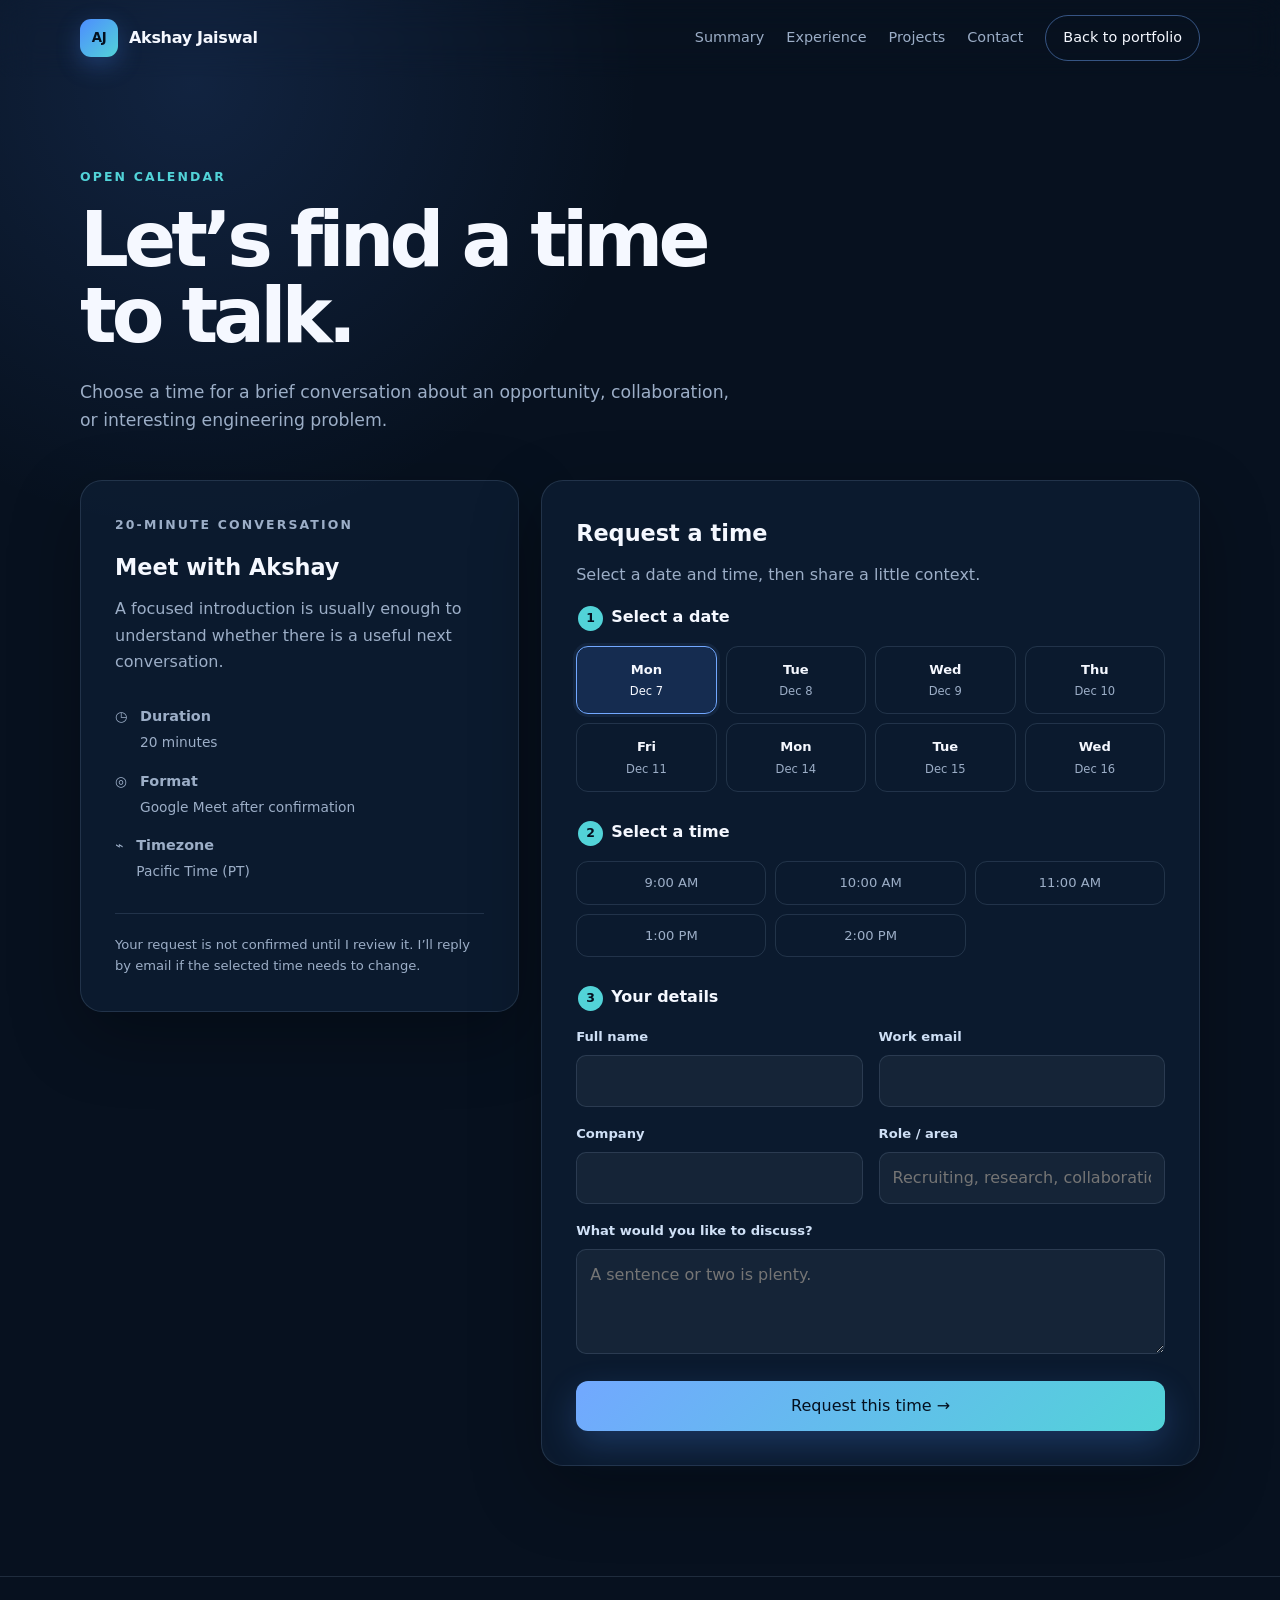
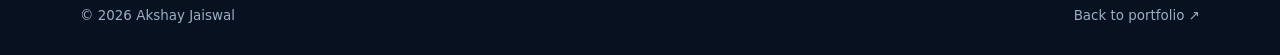
==== booking.html @ a8a763e6 "Added Booking" ====
<!doctype html>
<html lang="en">
  <head>
    <meta charset="UTF-8" />
    <meta name="viewport" content="width=device-width, initial-scale=1.0" />
    <meta name="description" content="Book a conversation with Akshay Jaiswal." />
    <meta name="theme-color" content="#07111f" />
    <title>Book a meeting | Akshay Jaiswal</title>
    <link rel="stylesheet" href="styles.css" />
  </head>
  <body class="booking-page">
    <header class="site-header" id="top">
      <nav class="nav container" aria-label="Main navigation">
        <a class="brand" href="index.html" aria-label="Akshay Jaiswal home">
          <span class="brand-mark">AJ</span>
          <span>Akshay Jaiswal</span>
        </a>
        <button class="menu-toggle" type="button" aria-expanded="false" aria-controls="nav-links">
          <span></span><span></span><span></span>
          <span class="sr-only">Open navigation</span>
        </button>
        <div class="nav-links" id="nav-links">
          <a href="index.html#summary">Summary</a>
          <a href="index.html#experience">Experience</a>
          <a href="index.html#projects">Projects</a>
          <a href="index.html#contact">Contact</a>
          <a class="nav-cta" href="index.html">Back to portfolio</a>
        </div>
      </nav>
    </header>

    <main class="booking-main container">
      <section class="booking-intro reveal">
        <p class="eyebrow">Open calendar</p>
        <h1>Let’s find a time to talk.</h1>
        <p>Choose a time for a brief conversation about an opportunity, collaboration, or interesting engineering problem.</p>
      </section>

      <div class="booking-layout">
        <aside class="booking-card booking-details reveal">
          <p class="eyebrow">20-minute conversation</p>
          <h2>Meet with Akshay</h2>
          <p>A focused introduction is usually enough to understand whether there is a useful next conversation.</p>
          <div class="meeting-meta">
            <div><span class="meta-icon">◷</span><span><strong>Duration</strong><span>20 minutes</span></span></div>
            <div><span class="meta-icon">◎</span><span><strong>Format</strong><span>Google Meet after confirmation</span></span></div>
            <div><span class="meta-icon">⌁</span><span><strong>Timezone</strong><span>Pacific Time (PT)</span></span></div>
          </div>
          <p class="booking-note">Your request is not confirmed until I review it. I’ll reply by email if the selected time needs to change.</p>
        </aside>

        <section class="booking-card reveal" aria-labelledby="booking-form-title">
          <h2 id="booking-form-title">Request a time</h2>
          <p>Select a date and time, then share a little context.</p>
          <form class="booking-form" id="booking-form">
            <fieldset class="booking-step">
              <legend><span class="step-number">1</span>Select a date</legend>
              <div class="date-grid" id="date-options"></div>
            </fieldset>

            <fieldset class="booking-step">
              <legend><span class="step-number">2</span>Select a time</legend>
              <div class="time-grid">
                <div class="time-option"><input id="time-9" type="radio" name="time" value="09:00" required /><label for="time-9">9:00 AM</label></div>
                <div class="time-option"><input id="time-10" type="radio" name="time" value="10:00" /><label for="time-10">10:00 AM</label></div>
                <div class="time-option"><input id="time-11" type="radio" name="time" value="11:00" /><label for="time-11">11:00 AM</label></div>
                <div class="time-option"><input id="time-1" type="radio" name="time" value="13:00" /><label for="time-1">1:00 PM</label></div>
                <div class="time-option"><input id="time-2" type="radio" name="time" value="14:00" /><label for="time-2">2:00 PM</label></div>
              </div>
            </fieldset>

            <fieldset class="booking-step">
              <legend><span class="step-number">3</span>Your details</legend>
              <div class="field-grid">
                <div class="field"><label for="name">Full name</label><input id="name" name="name" autocomplete="name" required /></div>
                <div class="field"><label for="email">Work email</label><input id="email" name="email" type="email" autocomplete="email" required /></div>
                <div class="field"><label for="company">Company</label><input id="company" name="company" autocomplete="organization" /></div>
                <div class="field"><label for="role">Role / area</label><input id="role" name="role" placeholder="Recruiting, research, collaboration…" /></div>
                <div class="field full"><label for="message">What would you like to discuss?</label><textarea id="message" name="message" placeholder="A sentence or two is plenty."></textarea></div>
              </div>
            </fieldset>

            <p class="form-status" id="form-status" role="status"></p>
            <button class="button primary booking-submit" type="submit">Request this time →</button>
          </form>
        </section>
      </div>
    </main>

    <footer class="footer booking-footer">
      <div class="container"><p>© <span id="year"></span> Akshay Jaiswal</p><a class="back-to-top" href="index.html">Back to portfolio ↗</a></div>
    </footer>
    <script src="booking.js"></script>
  </body>
</html>
---- styles.css ----
:root {
  --bg: #07111f;
  --bg-soft: #0b1728;
  --panel: rgba(15, 31, 53, 0.8);
  --panel-solid: #0f1f35;
  --text: #f5f8ff;
  --muted: #9caec7;
  --blue: #4d8dff;
  --blue-bright: #72a8ff;
  --cyan: #52d3d8;
  --line: rgba(158, 184, 218, 0.16);
  --shadow: 0 24px 70px rgba(0, 0, 0, 0.3);
  --radius: 22px;
}

* { box-sizing: border-box; }
html { scroll-behavior: smooth; }
body {
  margin: 0;
  color: var(--text);
  background:
    radial-gradient(circle at 15% 5%, rgba(77, 141, 255, 0.15), transparent 28rem),
    var(--bg);
  font-family: Inter, ui-sans-serif, system-ui, -apple-system, BlinkMacSystemFont, "Segoe UI", sans-serif;
  line-height: 1.65;
}
a { color: inherit; text-decoration: none; }
img { display: block; max-width: 100%; }
.container { width: min(1120px, calc(100% - 40px)); margin-inline: auto; }
.section { padding: 110px 0; }
.section-muted { background: rgba(255, 255, 255, 0.025); border-block: 1px solid var(--line); }
.sr-only { position: absolute; width: 1px; height: 1px; padding: 0; margin: -1px; overflow: hidden; clip: rect(0, 0, 0, 0); white-space: nowrap; border: 0; }

.site-header { position: sticky; top: 0; z-index: 20; border-bottom: 1px solid transparent; backdrop-filter: blur(16px); }
.site-header.scrolled { background: rgba(7, 17, 31, 0.86); border-color: var(--line); }
.nav { min-height: 76px; display: flex; align-items: center; justify-content: space-between; }
.brand { display: inline-flex; align-items: center; gap: 11px; font-weight: 750; letter-spacing: -0.02em; }
.brand-mark { display: grid; place-items: center; width: 38px; height: 38px; border-radius: 11px; background: linear-gradient(135deg, var(--blue), var(--cyan)); color: #04101f; font-size: 0.83rem; box-shadow: 0 8px 24px rgba(77, 141, 255, 0.28); }
.nav-links { display: flex; align-items: center; gap: 22px; color: var(--muted); font-size: 0.9rem; }
.nav-links a { transition: color 180ms ease; }
.nav-links a:hover { color: var(--text); }
.nav-cta { padding: 10px 17px; border: 1px solid rgba(114, 168, 255, 0.45); border-radius: 999px; color: var(--text) !important; }
.nav-book { color: var(--cyan) !important; font-weight: 750; }
.menu-toggle { display: none; background: transparent; border: 0; padding: 8px; }
.menu-toggle span:not(.sr-only) { display: block; width: 24px; height: 2px; margin: 5px; background: var(--text); }

.hero { min-height: 780px; display: grid; grid-template-columns: 1.08fr 0.92fr; gap: 75px; align-items: center; padding-top: 85px; }
.eyebrow { margin: 0 0 14px; color: var(--cyan); font-size: 0.78rem; font-weight: 800; letter-spacing: 0.17em; text-transform: uppercase; }
h1, h2, h3, p { margin-top: 0; }
h1 { max-width: 760px; margin-bottom: 24px; font-size: clamp(3.1rem, 6.1vw, 5.9rem); line-height: 0.99; letter-spacing: -0.064em; }
h1 span { display: block; color: var(--blue-bright); }
.hero-description { max-width: 680px; color: var(--muted); font-size: 1.12rem; }
.hero-actions { display: flex; flex-wrap: wrap; gap: 13px; margin-top: 33px; }
.button { display: inline-flex; align-items: center; justify-content: center; min-height: 50px; padding: 0 22px; border-radius: 12px; font-weight: 750; transition: transform 180ms ease, border-color 180ms ease, background 180ms ease; }
.button:hover { transform: translateY(-2px); }
.button.primary { color: #04101f; background: linear-gradient(135deg, var(--blue-bright), var(--cyan)); box-shadow: 0 13px 34px rgba(77, 141, 255, 0.24); }
.button.secondary { border: 1px solid var(--line); background: rgba(255, 255, 255, 0.035); }
.button.secondary:hover { border-color: rgba(114, 168, 255, 0.55); }
.button.small { min-height: 44px; padding-inline: 18px; }
.hero-links { display: flex; flex-wrap: wrap; gap: 24px; margin-top: 34px; color: var(--muted); font-size: 0.9rem; }
.hero-links a:hover, .text-link:hover { color: var(--blue-bright); }

.hero-visual { position: relative; min-height: 470px; display: grid; place-items: center; }
.code-window { position: relative; z-index: 2; width: min(100%, 470px); overflow: hidden; border: 1px solid rgba(114, 168, 255, 0.23); border-radius: var(--radius); background: rgba(8, 19, 34, 0.82); box-shadow: var(--shadow); transform: rotate(1.5deg); }
.window-bar { display: flex; gap: 7px; padding: 17px 19px; border-bottom: 1px solid var(--line); }
.window-bar span { width: 10px; height: 10px; border-radius: 50%; background: #ff6b6b; }
.window-bar span:nth-child(2) { background: #ffd166; }
.window-bar span:nth-child(3) { background: #52d273; }
.code-content { padding: 36px 29px 40px; color: #c7d8ee; font: 0.96rem/2.1 ui-monospace, SFMono-Regular, Menlo, monospace; }
.code-content p { margin-bottom: 0; }
.code-muted { color: #c792ea; }
.code-string { color: #8fe1c1; }
.orb { position: absolute; border-radius: 50%; filter: blur(2px); }
.orb-one { width: 290px; height: 290px; right: -20px; top: 20px; background: radial-gradient(circle at 35% 35%, rgba(82, 211, 216, 0.48), rgba(77, 141, 255, 0.08) 65%, transparent); }
.orb-two { width: 190px; height: 190px; left: 5px; bottom: 15px; background: radial-gradient(circle at 50% 50%, rgba(77, 141, 255, 0.34), transparent 70%); }
.floating-chip { position: absolute; z-index: 3; padding: 9px 15px; border: 1px solid rgba(255, 255, 255, 0.12); border-radius: 999px; background: rgba(15, 31, 53, 0.92); color: #cfe0f6; font-size: 0.78rem; font-weight: 750; box-shadow: 0 12px 30px rgba(0, 0, 0, 0.24); }
.chip-one { top: 54px; left: 10px; }
.chip-two { right: -10px; top: 195px; }
.chip-three { left: 8px; bottom: 68px; }

.metrics { border-block: 1px solid var(--line); background: rgba(255, 255, 255, 0.02); }
.metric-grid { display: grid; grid-template-columns: repeat(4, 1fr); }
.metric-grid div { padding: 29px 22px; text-align: center; border-right: 1px solid var(--line); }
.metric-grid div:last-child { border-right: 0; }
.metric-grid strong { display: block; color: var(--blue-bright); font-size: 1.55rem; }
.metric-grid span { color: var(--muted); font-size: 0.8rem; }

.split-section { display: grid; grid-template-columns: 0.92fr 1.08fr; gap: 90px; }
.section-heading { margin-bottom: 50px; }
.section-heading h2 { max-width: 750px; margin: 0; font-size: clamp(2.25rem, 4.2vw, 3.8rem); line-height: 1.08; letter-spacing: -0.045em; }
.split-section .section-heading { margin-bottom: 0; }
.about-copy { color: var(--muted); font-size: 1.05rem; }
.availability { display: flex; align-items: center; gap: 10px; margin-top: 26px; padding-top: 24px; border-top: 1px solid var(--line); color: #c9d9ed; font-size: 0.92rem; }
.status-dot { width: 9px; height: 9px; border-radius: 50%; background: #51d88a; box-shadow: 0 0 0 6px rgba(81, 216, 138, 0.1); }

.timeline { position: relative; max-width: 900px; margin-left: auto; }
.timeline::before { content: ""; position: absolute; left: 166px; top: 12px; bottom: 12px; width: 1px; background: var(--line); }
.timeline-item { position: relative; display: grid; grid-template-columns: 140px 1fr; gap: 55px; padding-bottom: 34px; }
.timeline-marker { position: absolute; left: 160px; top: 11px; width: 13px; height: 13px; border: 3px solid var(--bg-soft); border-radius: 50%; background: var(--blue-bright); box-shadow: 0 0 0 4px rgba(77, 141, 255, 0.14); }
.timeline-date { padding-top: 7px; color: var(--muted); font-size: 0.8rem; text-align: right; }
.timeline-card { padding: 26px 28px; border: 1px solid var(--line); border-radius: 17px; background: rgba(255, 255, 255, 0.025); }
.timeline-card h3 { margin-bottom: 3px; font-size: 1.35rem; }
.role-type { margin-bottom: 7px; color: var(--cyan); font-size: 0.72rem; font-weight: 800; letter-spacing: 0.13em; text-transform: uppercase; }
.organization { margin-bottom: 13px; color: var(--blue-bright); font-weight: 700; }
.timeline-card p:last-child { margin-bottom: 0; color: var(--muted); }
.achievement-list { margin: 14px 0 0; padding-left: 20px; color: var(--muted); }
.achievement-list li + li { margin-top: 9px; }

.education-grid { display: grid; grid-template-columns: repeat(2, 1fr); gap: 20px; }
.education-card { padding: 32px; border: 1px solid var(--line); border-radius: 18px; background: rgba(255, 255, 255, 0.025); }
.education-card h3 { margin-bottom: 8px; font-size: 1.35rem; }
.education-card p:last-child { margin-bottom: 0; color: var(--muted); }

.project-heading { display: flex; align-items: end; justify-content: space-between; gap: 30px; }
.text-link { flex: 0 0 auto; padding-bottom: 7px; color: var(--muted); font-size: 0.9rem; }
.featured-project { display: grid; grid-template-columns: 1.2fr 0.8fr; overflow: hidden; border: 1px solid var(--line); border-radius: var(--radius); background: var(--panel); box-shadow: var(--shadow); }
.project-image { min-height: 440px; background: #101826; }
.project-image img { width: 100%; height: 100%; object-fit: cover; object-position: left top; opacity: 0.89; transition: transform 500ms ease, opacity 300ms ease; }
.featured-project:hover .project-image img { transform: scale(1.025); opacity: 1; }
.project-content { position: relative; padding: 43px 38px; }
.project-number { position: absolute; top: 20px; right: 25px; color: rgba(255, 255, 255, 0.09); font-size: 4rem; font-weight: 900; }
.project-type { margin-bottom: 9px; color: var(--cyan); font-size: 0.7rem; font-weight: 850; letter-spacing: 0.13em; text-transform: uppercase; }
.project-content h3, .project-card h3 { margin-bottom: 13px; font-size: 1.55rem; }
.project-content > p:not(.project-type), .project-card > p:not(.project-type) { color: var(--muted); }
.tag-list { display: flex; flex-wrap: wrap; gap: 8px; margin: 24px 0 30px; padding: 0; list-style: none; }
.tag-list li { padding: 6px 10px; border: 1px solid rgba(114, 168, 255, 0.2); border-radius: 999px; color: #b9cce5; background: rgba(77, 141, 255, 0.07); font-size: 0.72rem; }
.project-grid { display: grid; grid-template-columns: repeat(3, 1fr); gap: 20px; margin-top: 20px; }
.project-card { position: relative; min-height: 440px; display: flex; flex-direction: column; padding: 30px; border: 1px solid var(--line); border-radius: 18px; background: rgba(255, 255, 255, 0.025); transition: transform 220ms ease, border-color 220ms ease, background 220ms ease; }
.project-card:hover { transform: translateY(-5px); border-color: rgba(114, 168, 255, 0.35); background: rgba(255, 255, 255, 0.04); }
.card-icon { margin-bottom: 33px; font-size: 1.75rem; }
.project-card .tag-list { margin-top: auto; margin-bottom: 25px; }
.project-card > a { color: var(--blue-bright); font-weight: 750; font-size: 0.86rem; }
.all-projects-grid { margin-top: 20px; }

.additional-project-heading { margin-top: 85px; margin-bottom: 30px; }
.additional-project-heading h2 { max-width: 820px; }
.section-intro { max-width: 680px; margin: 18px 0 0; color: var(--muted); }
.expandable-project-grid { display: grid; grid-template-columns: repeat(3, 1fr); align-items: start; gap: 20px; }
.expandable-project { overflow: hidden; border: 1px solid var(--line); border-radius: 18px; background: rgba(255, 255, 255, 0.025); transition: border-color 200ms ease, background 200ms ease; }
.expandable-project:hover, .expandable-project[open] { border-color: rgba(114, 168, 255, 0.35); background: rgba(255, 255, 255, 0.04); }
.expandable-project summary { position: relative; min-height: 210px; display: flex; flex-direction: column; padding: 28px 54px 28px 28px; cursor: pointer; list-style: none; }
.expandable-project summary::-webkit-details-marker { display: none; }
.expandable-project summary::after { content: "+"; position: absolute; top: 25px; right: 27px; color: var(--blue-bright); font-size: 1.55rem; line-height: 1; }
.expandable-project[open] summary::after { content: "−"; }
.expandable-project summary strong { margin-top: 8px; font-size: 1.3rem; line-height: 1.25; }
.expandable-project summary small { margin-top: auto; padding-top: 18px; color: var(--muted); font-size: 0.82rem; }
.expandable-icon { margin-bottom: 22px; font-size: 1.7rem; }
.expandable-content { padding: 0 28px 28px; border-top: 1px solid var(--line); color: var(--muted); }
.project-detail-list { margin: 23px 0; padding-left: 19px; }
.project-detail-list li + li { margin-top: 9px; }
.stack-label { margin: 0 0 5px; color: var(--cyan); font-size: 0.72rem; font-weight: 800; letter-spacing: 0.12em; text-transform: uppercase; }
.expandable-content > p:last-child { margin-bottom: 0; }

.skills-grid { display: grid; grid-template-columns: repeat(3, 1fr); border-top: 1px solid var(--line); border-left: 1px solid var(--line); }
.skill-group { min-height: 210px; padding: 30px; border-right: 1px solid var(--line); border-bottom: 1px solid var(--line); }
.skill-group span { color: var(--blue); font: 0.75rem ui-monospace, monospace; }
.skill-group h3 { margin: 23px 0 13px; font-size: 1.25rem; }
.skill-group p { margin: 0; color: var(--muted); font-size: 0.91rem; }

.credentials-grid { display: grid; grid-template-columns: repeat(3, 1fr); gap: 18px; }
.credential-card { min-height: 150px; padding: 27px; border: 1px solid var(--line); border-radius: 17px; background: rgba(255, 255, 255, 0.025); }
.credential-card span { color: var(--cyan); font-size: 0.72rem; font-weight: 800; letter-spacing: 0.12em; text-transform: uppercase; }
.credential-card h3 { margin: 17px 0 0; font-size: 1.08rem; line-height: 1.4; }

.contact { text-align: center; }
.contact-panel { position: relative; overflow: hidden; padding: 80px 30px; border: 1px solid rgba(114, 168, 255, 0.25); border-radius: 28px; background: linear-gradient(145deg, rgba(77, 141, 255, 0.11), rgba(82, 211, 216, 0.04)); box-shadow: var(--shadow); }
.contact-panel::before { content: ""; position: absolute; width: 320px; height: 320px; right: -100px; top: -180px; border-radius: 50%; background: rgba(82, 211, 216, 0.08); }
.contact-panel h2 { max-width: 760px; margin: 0 auto 16px; font-size: clamp(2.25rem, 5vw, 4rem); line-height: 1.05; letter-spacing: -0.05em; }
.contact-panel > p:not(.eyebrow) { color: var(--muted); }
.contact-panel .hero-actions { justify-content: center; }

/* Booking page */
.booking-page { min-height: 100vh; }
.booking-main { padding: 90px 0 110px; }
.booking-intro { max-width: 760px; margin-bottom: 45px; }
.booking-intro h1 { max-width: 720px; font-size: clamp(3rem, 6vw, 5.3rem); }
.booking-intro p:not(.eyebrow) { max-width: 650px; color: var(--muted); font-size: 1.08rem; }
.booking-layout { display: grid; grid-template-columns: 0.8fr 1.2fr; gap: 22px; align-items: start; }
.booking-card { padding: 34px; border: 1px solid var(--line); border-radius: 22px; background: rgba(15, 31, 53, 0.72); box-shadow: var(--shadow); }
.booking-card h2 { margin-bottom: 10px; font-size: 1.4rem; }
.booking-card > p { color: var(--muted); }
.booking-details { position: sticky; top: 100px; }
.meeting-meta { display: grid; gap: 16px; margin: 30px 0; }
.meeting-meta div { display: flex; gap: 13px; align-items: flex-start; }
.meta-icon { color: var(--cyan); font-size: 1.1rem; }
.meeting-meta strong { display: block; margin-bottom: 2px; font-size: 0.9rem; }
.meeting-meta span { color: var(--muted); font-size: 0.86rem; }
.booking-note { margin: 0; padding-top: 20px; border-top: 1px solid var(--line); color: var(--muted); font-size: 0.82rem; }
.booking-form { display: grid; gap: 27px; }
.booking-step { margin: 0; padding: 0; border: 0; }
.booking-step legend { margin-bottom: 15px; color: var(--text); font-size: 1rem; font-weight: 800; }
.step-number { display: inline-grid; place-items: center; width: 25px; height: 25px; margin-right: 8px; border-radius: 50%; color: #04101f; background: var(--cyan); font-size: 0.78rem; }
.date-grid { display: grid; grid-template-columns: repeat(4, 1fr); gap: 9px; }
.date-option, .time-option { position: relative; }
.date-option input, .time-option input { position: absolute; opacity: 0; pointer-events: none; }
.date-option label, .time-option label { display: block; padding: 12px 8px; border: 1px solid var(--line); border-radius: 12px; color: var(--muted); text-align: center; cursor: pointer; transition: border-color 180ms ease, background 180ms ease, color 180ms ease; }
.date-option label strong, .date-option label span { display: block; }
.date-option label strong { color: var(--text); font-size: 0.82rem; }
.date-option label span { margin-top: 2px; font-size: 0.72rem; }
.date-option input:checked + label, .time-option input:checked + label { border-color: var(--blue-bright); color: var(--text); background: rgba(77, 141, 255, 0.16); box-shadow: 0 0 0 3px rgba(114, 168, 255, 0.08); }
.time-grid { display: grid; grid-template-columns: repeat(3, 1fr); gap: 9px; }
.time-option label { padding: 10px; font-size: 0.82rem; }
.field-grid { display: grid; grid-template-columns: repeat(2, 1fr); gap: 16px; }
.field { display: grid; gap: 7px; }
.field.full { grid-column: 1 / -1; }
.field label { color: #cfe0f6; font-size: 0.82rem; font-weight: 700; }
.field input, .field textarea, .field select { width: 100%; border: 1px solid var(--line); border-radius: 10px; outline: 0; padding: 12px 13px; color: var(--text); background: rgba(255, 255, 255, 0.045); font: inherit; }
.field textarea { min-height: 105px; resize: vertical; }
.field input:focus, .field textarea:focus, .field select:focus { border-color: var(--blue-bright); box-shadow: 0 0 0 3px rgba(114, 168, 255, 0.1); }
.field select option { color: #07111f; }
.booking-submit { width: 100%; border: 0; cursor: pointer; font: inherit; }
.form-status { display: none; margin: 0; padding: 14px 16px; border: 1px solid rgba(81, 216, 138, 0.35); border-radius: 12px; color: #b9f2ca; background: rgba(81, 216, 138, 0.08); font-size: 0.88rem; }
.form-status.visible { display: block; }
.form-status.error { border-color: rgba(255, 107, 107, 0.35); color: #ffc2c2; background: rgba(255, 107, 107, 0.08); }
.booking-footer { margin-top: 0; }

.footer { padding: 28px 0; border-top: 1px solid var(--line); color: var(--muted); font-size: 0.84rem; }
.footer .container { display: flex; justify-content: space-between; gap: 20px; }
.footer p { margin: 0; }
.back-to-top { padding: 0; border: 0; color: var(--muted); background: transparent; font: inherit; cursor: pointer; }
.back-to-top:hover { color: var(--text); }

.reveal { opacity: 0; transform: translateY(22px); transition: opacity 650ms ease, transform 650ms ease; }
.reveal.visible { opacity: 1; transform: translateY(0); }

@media (max-width: 900px) {
  .section { padding: 85px 0; }
  .hero { min-height: auto; grid-template-columns: 1fr; gap: 30px; padding-top: 95px; }
  .hero-visual { min-height: 390px; }
  .metric-grid { grid-template-columns: repeat(2, 1fr); }
  .metric-grid div:nth-child(2) { border-right: 0; }
  .metric-grid div:nth-child(-n+2) { border-bottom: 1px solid var(--line); }
  .split-section { grid-template-columns: 1fr; gap: 35px; }
  .featured-project { grid-template-columns: 1fr; }
  .project-image { min-height: 340px; }
  .project-grid, .skills-grid, .credentials-grid, .expandable-project-grid { grid-template-columns: repeat(2, 1fr); }
  .booking-layout { grid-template-columns: 1fr; }
  .booking-details { position: static; }
}

@media (max-width: 680px) {
  .container { width: min(100% - 28px, 1120px); }
  .menu-toggle { display: block; cursor: pointer; }
  .nav-links { position: absolute; top: 76px; left: 14px; right: 14px; display: none; flex-direction: column; align-items: stretch; gap: 0; padding: 12px; border: 1px solid var(--line); border-radius: 15px; background: rgba(7, 17, 31, 0.98); box-shadow: var(--shadow); }
  .nav-links.open { display: flex; }
  .nav-links a { padding: 12px; }
  .nav-cta { margin-top: 6px; text-align: center; }
  h1 { font-size: clamp(3rem, 15vw, 4.2rem); }
  .hero-description { font-size: 1rem; }
  .hero-visual { min-height: 330px; }
  .code-content { padding: 29px 22px 32px; font-size: 0.76rem; }
  .chip-two { right: 0; }
  .project-heading { display: block; }
  .project-heading .text-link { display: inline-block; margin-top: 18px; }
  .project-grid, .skills-grid, .education-grid, .credentials-grid, .expandable-project-grid { grid-template-columns: 1fr; }
  .date-grid { grid-template-columns: repeat(4, 1fr); }
  .time-grid, .field-grid { grid-template-columns: 1fr 1fr; }
  .field.full { grid-column: 1 / -1; }
  .booking-card { padding: 24px 19px; }
  .project-card { min-height: auto; }
  .project-content { padding: 33px 25px; }
  .timeline::before { left: 6px; }
  .timeline-item { grid-template-columns: 1fr; gap: 9px; padding-left: 31px; }
  .timeline-marker { left: 0; }
  .timeline-date { text-align: left; }
  .timeline-card { padding: 23px; }
  .contact-panel { padding: 60px 20px; }
  .footer .container { flex-direction: column; }
}

@media (prefers-reduced-motion: reduce) {
  html { scroll-behavior: auto; }
  *, *::before, *::after { animation-duration: 0.01ms !important; transition-duration: 0.01ms !important; }
  .reveal { opacity: 1; transform: none; }
}
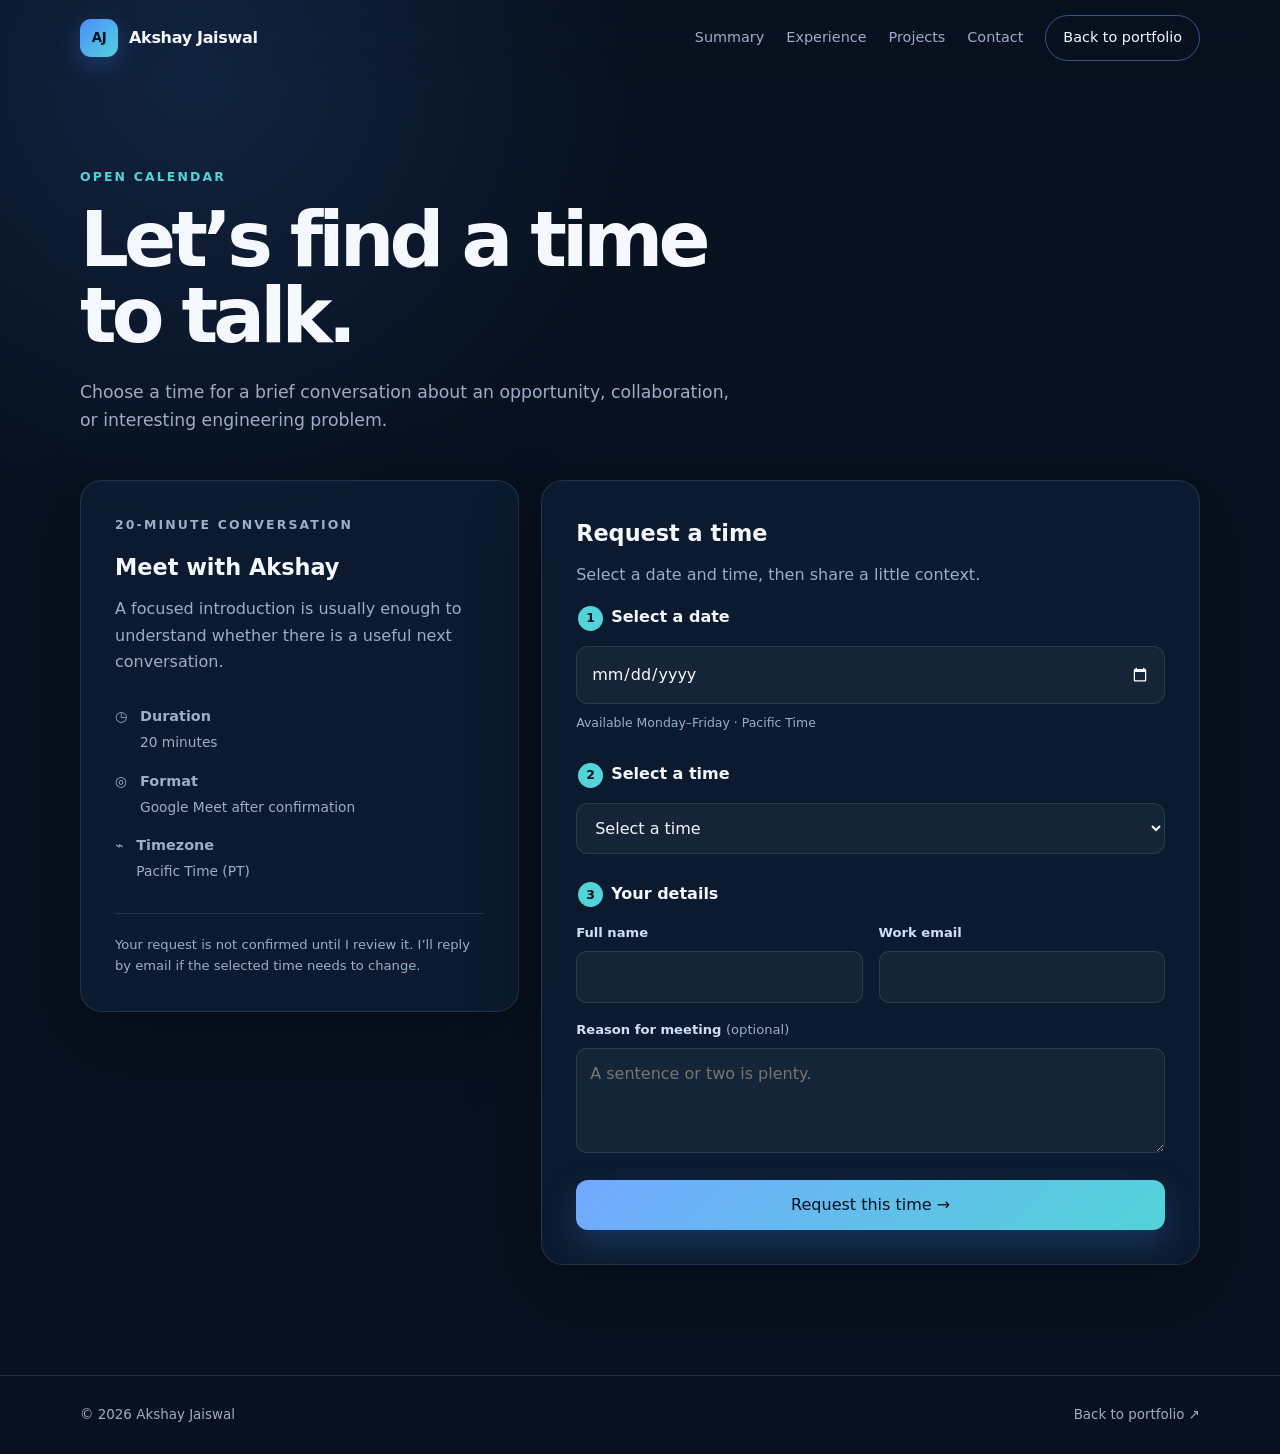
==== commit d0c75c33: "Updated Booking" ====
--- a/booking.html
+++ b/booking.html
@@ -55,18 +55,19 @@
           <form class="booking-form" id="booking-form">
             <fieldset class="booking-step">
               <legend><span class="step-number">1</span>Select a date</legend>
-              <div class="date-grid" id="date-options"></div>
+              <div class="calendar-field">
+                <label class="sr-only" for="meeting-date">Meeting date</label>
+                <input id="meeting-date" name="date" type="date" required />
+                <span>Available Monday–Friday · Pacific Time</span>
+              </div>
             </fieldset>
 
             <fieldset class="booking-step">
               <legend><span class="step-number">2</span>Select a time</legend>
-              <div class="time-grid">
-                <div class="time-option"><input id="time-9" type="radio" name="time" value="09:00" required /><label for="time-9">9:00 AM</label></div>
-                <div class="time-option"><input id="time-10" type="radio" name="time" value="10:00" /><label for="time-10">10:00 AM</label></div>
-                <div class="time-option"><input id="time-11" type="radio" name="time" value="11:00" /><label for="time-11">11:00 AM</label></div>
-                <div class="time-option"><input id="time-1" type="radio" name="time" value="13:00" /><label for="time-1">1:00 PM</label></div>
-                <div class="time-option"><input id="time-2" type="radio" name="time" value="14:00" /><label for="time-2">2:00 PM</label></div>
-              </div>
+              <label class="sr-only" for="meeting-time">Meeting time</label>
+              <select id="meeting-time" name="time" class="time-select" required>
+                <option value="" selected disabled>Select a time</option>
+              </select>
             </fieldset>
 
             <fieldset class="booking-step">
@@ -74,9 +75,7 @@
               <div class="field-grid">
                 <div class="field"><label for="name">Full name</label><input id="name" name="name" autocomplete="name" required /></div>
                 <div class="field"><label for="email">Work email</label><input id="email" name="email" type="email" autocomplete="email" required /></div>
-                <div class="field"><label for="company">Company</label><input id="company" name="company" autocomplete="organization" /></div>
-                <div class="field"><label for="role">Role / area</label><input id="role" name="role" placeholder="Recruiting, research, collaboration…" /></div>
-                <div class="field full"><label for="message">What would you like to discuss?</label><textarea id="message" name="message" placeholder="A sentence or two is plenty."></textarea></div>
+                <div class="field full"><label for="message">Reason for meeting <span class="optional">(optional)</span></label><textarea id="message" name="message" placeholder="A sentence or two is plenty."></textarea></div>
               </div>
             </fieldset>
 
--- a/styles.css
+++ b/styles.css
@@ -190,20 +190,16 @@
 .booking-step { margin: 0; padding: 0; border: 0; }
 .booking-step legend { margin-bottom: 15px; color: var(--text); font-size: 1rem; font-weight: 800; }
 .step-number { display: inline-grid; place-items: center; width: 25px; height: 25px; margin-right: 8px; border-radius: 50%; color: #04101f; background: var(--cyan); font-size: 0.78rem; }
-.date-grid { display: grid; grid-template-columns: repeat(4, 1fr); gap: 9px; }
-.date-option, .time-option { position: relative; }
-.date-option input, .time-option input { position: absolute; opacity: 0; pointer-events: none; }
-.date-option label, .time-option label { display: block; padding: 12px 8px; border: 1px solid var(--line); border-radius: 12px; color: var(--muted); text-align: center; cursor: pointer; transition: border-color 180ms ease, background 180ms ease, color 180ms ease; }
-.date-option label strong, .date-option label span { display: block; }
-.date-option label strong { color: var(--text); font-size: 0.82rem; }
-.date-option label span { margin-top: 2px; font-size: 0.72rem; }
-.date-option input:checked + label, .time-option input:checked + label { border-color: var(--blue-bright); color: var(--text); background: rgba(77, 141, 255, 0.16); box-shadow: 0 0 0 3px rgba(114, 168, 255, 0.08); }
-.time-grid { display: grid; grid-template-columns: repeat(3, 1fr); gap: 9px; }
-.time-option label { padding: 10px; font-size: 0.82rem; }
+.calendar-field { display: grid; gap: 9px; }
+.calendar-field input, .time-select { width: 100%; border: 1px solid var(--line); border-radius: 12px; outline: 0; padding: 14px; color: var(--text); background: rgba(255, 255, 255, 0.045); font: inherit; color-scheme: dark; }
+.calendar-field input:focus, .time-select:focus { border-color: var(--blue-bright); box-shadow: 0 0 0 3px rgba(114, 168, 255, 0.1); }
+.calendar-field span { color: var(--muted); font-size: 0.78rem; }
+.time-select option { color: #07111f; background: #f5f8ff; }
 .field-grid { display: grid; grid-template-columns: repeat(2, 1fr); gap: 16px; }
 .field { display: grid; gap: 7px; }
 .field.full { grid-column: 1 / -1; }
 .field label { color: #cfe0f6; font-size: 0.82rem; font-weight: 700; }
+.optional { color: var(--muted); font-weight: 500; }
 .field input, .field textarea, .field select { width: 100%; border: 1px solid var(--line); border-radius: 10px; outline: 0; padding: 12px 13px; color: var(--text); background: rgba(255, 255, 255, 0.045); font: inherit; }
 .field textarea { min-height: 105px; resize: vertical; }
 .field input:focus, .field textarea:focus, .field select:focus { border-color: var(--blue-bright); box-shadow: 0 0 0 3px rgba(114, 168, 255, 0.1); }
@@ -253,8 +249,7 @@
   .project-heading { display: block; }
   .project-heading .text-link { display: inline-block; margin-top: 18px; }
   .project-grid, .skills-grid, .education-grid, .credentials-grid, .expandable-project-grid { grid-template-columns: 1fr; }
-  .date-grid { grid-template-columns: repeat(4, 1fr); }
-  .time-grid, .field-grid { grid-template-columns: 1fr 1fr; }
+  .field-grid { grid-template-columns: 1fr 1fr; }
   .field.full { grid-column: 1 / -1; }
   .booking-card { padding: 24px 19px; }
   .project-card { min-height: auto; }
